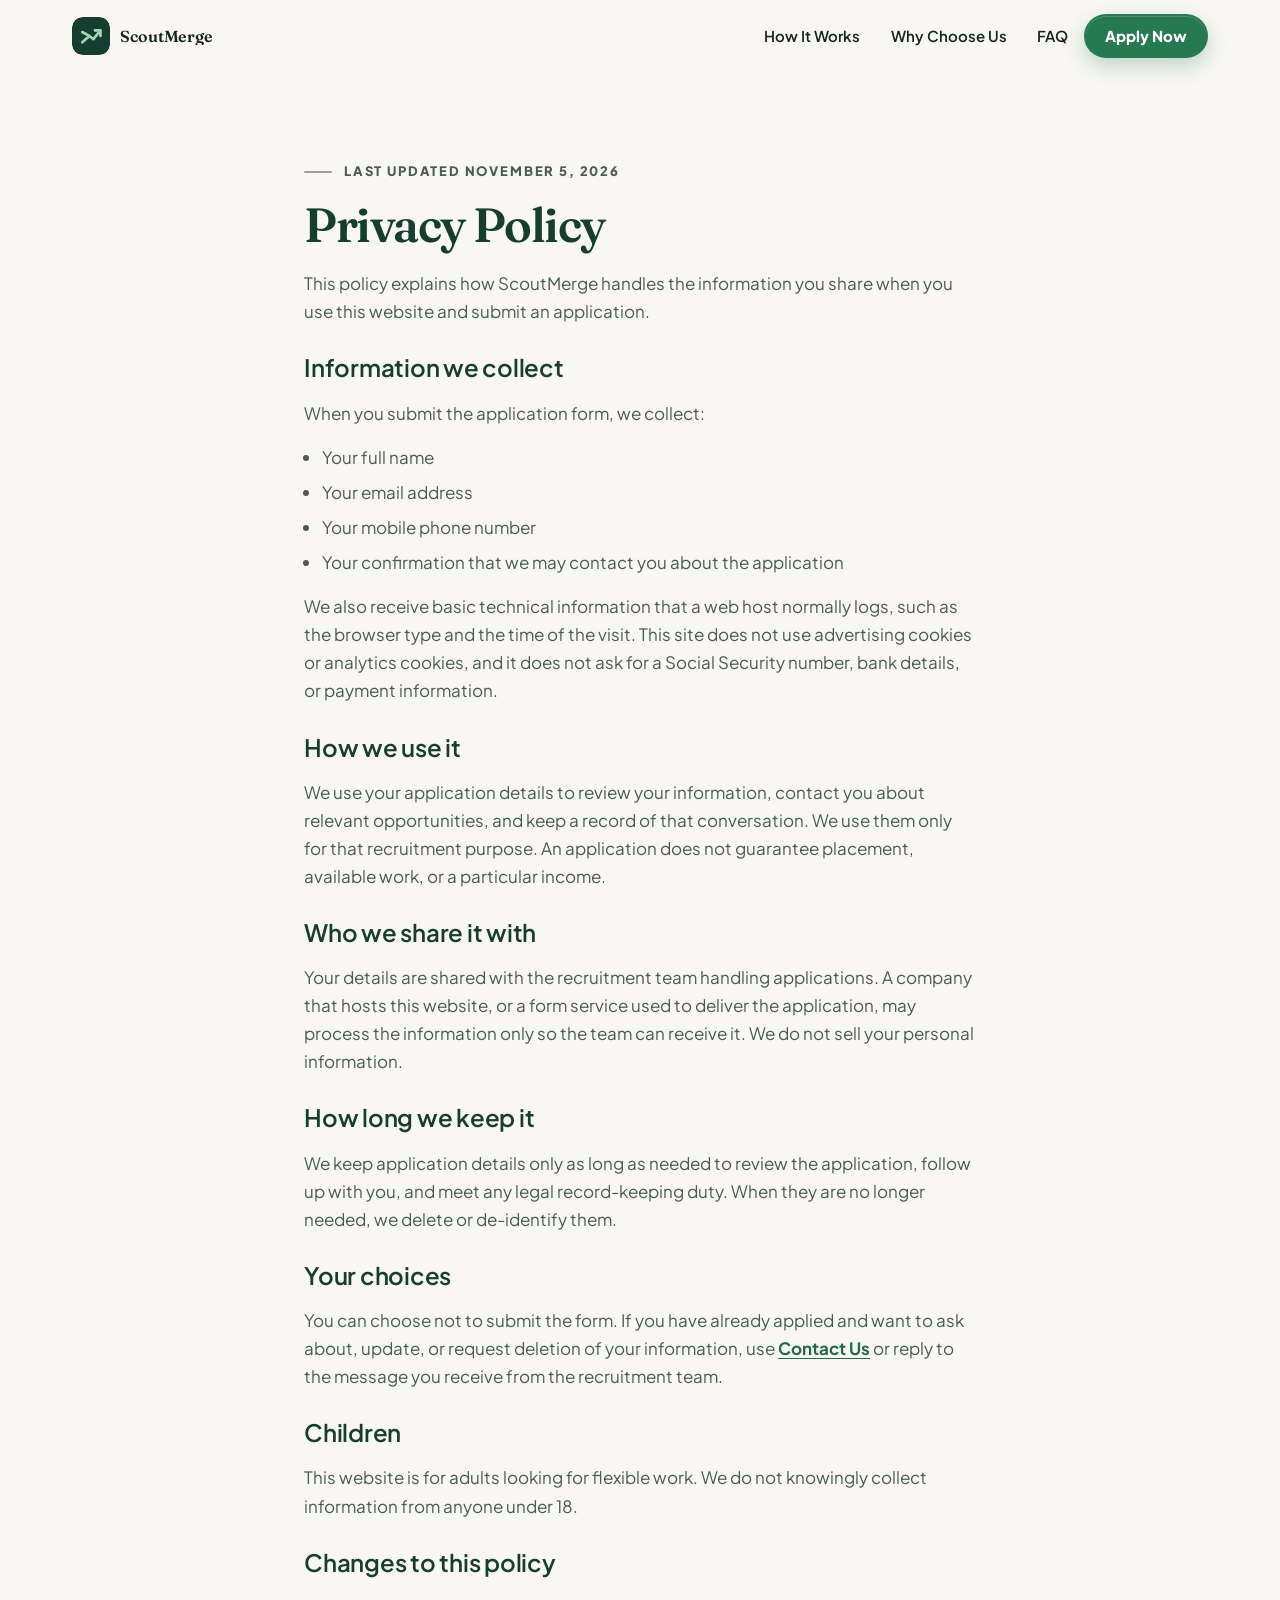
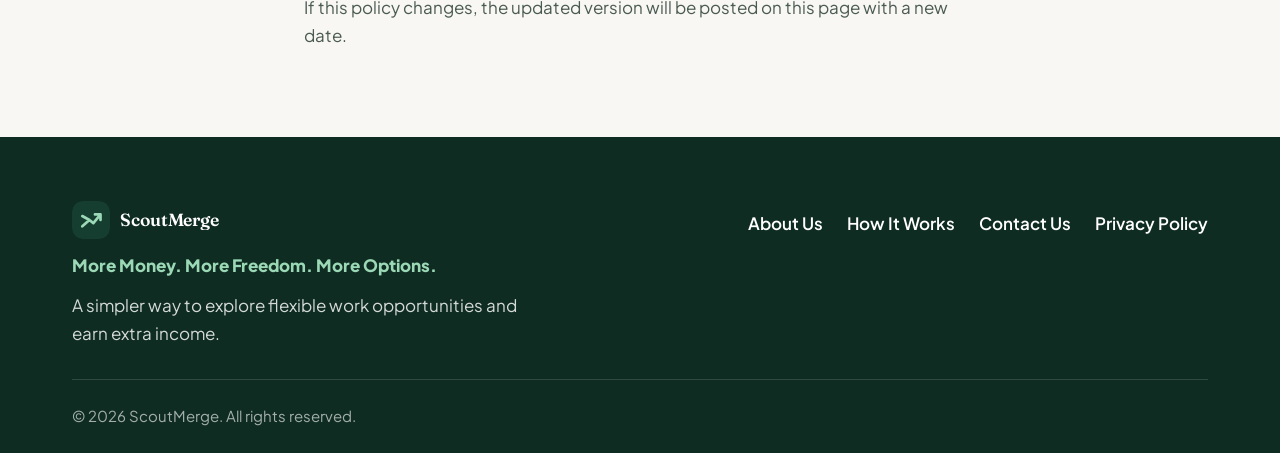
==== privacy-policy/index.html @ 744290c1 "Add ScoutMerge landing site and original ZIP" ====
<!DOCTYPE html>
<html lang="en-US">
<head>
  <meta charset="utf-8">
  <meta name="viewport" content="width=device-width, initial-scale=1">
  <title>Privacy Policy | ScoutMerge</title>
  <meta name="description" content="How ScoutMerge collects, uses, and shares the information you provide when you apply.">
  <meta name="theme-color" content="#153D30">
  <link rel="icon" href="../assets/images/logo-mark.svg" type="image/svg+xml">
  <link rel="preconnect" href="https://fonts.googleapis.com">
  <link rel="preconnect" href="https://fonts.gstatic.com" crossorigin>
  <link rel="stylesheet" href="https://fonts.googleapis.com/css2?family=Fraunces:ital,opsz,wght@0,9..144,500;0,9..144,600;1,9..144,500;1,9..144,600&amp;family=Plus+Jakarta+Sans:wght@400;500;600;700;800&amp;display=swap">
  <link rel="stylesheet" href="../m-style.css">
  <script>document.documentElement.className += ' js';</script>
</head>
<body>
  <a class="skip-link" href="#main">Skip to main content</a>

  <svg class="sprite" xmlns="http://www.w3.org/2000/svg" aria-hidden="true" focusable="false">
    <symbol id="i-arrow-up" viewBox="0 0 24 24"><path d="M12 19V5M6 11l6-6 6 6"/></symbol>
    <symbol id="i-menu" viewBox="0 0 24 24"><path d="M4 7h16M4 12h16M4 17h16"/></symbol>
    <symbol id="i-close" viewBox="0 0 24 24"><path d="M6 6l12 12M18 6 6 18"/></symbol>
  </svg>

  <header class="site-header" id="top">
    <div class="container header__inner">
      <a class="brand" href="../" aria-label="ScoutMerge, back to the home page">
        <img class="brand__mark" src="../assets/images/logo-mark.svg" width="38" height="38" alt="">
        <span class="brand__name">ScoutMerge</span>
      </a>

      <nav class="nav" id="site-nav" aria-label="Primary">
        <ul class="nav__list">
          <li><a href="../#how-it-works">How It Works</a></li>
          <li><a href="../#why-choose-us">Why Choose Us</a></li>
          <li><a href="../#faq">FAQ</a></li>
        </ul>
      </nav>

      <a class="btn btn--primary btn--sm header__apply" href="../#apply">Apply Now</a>

      <button class="menu-toggle" type="button" aria-expanded="false" aria-controls="site-nav" aria-label="Open menu">
        <svg class="icon icon--open" aria-hidden="true"><use href="#i-menu"/></svg>
        <svg class="icon icon--close" aria-hidden="true"><use href="#i-close"/></svg>
      </button>
    </div>
  </header>

  <main class="container doc" id="main">
    <p class="eyebrow">Last updated November 5, 2026</p>
    <h1>Privacy Policy</h1>
    <p>This policy explains how ScoutMerge handles the information you share when you use this website and submit an application.</p>

    <h2>Information we collect</h2>
    <p>When you submit the application form, we collect:</p>
    <ul>
      <li>Your full name</li>
      <li>Your email address</li>
      <li>Your mobile phone number</li>
      <li>Your confirmation that we may contact you about the application</li>
    </ul>
    <p>We also receive basic technical information that a web host normally logs, such as the browser type and the time of the visit. This site does not use advertising cookies or analytics cookies, and it does not ask for a Social Security number, bank details, or payment information.</p>

    <h2>How we use it</h2>
    <p>We use your application details to review your information, contact you about relevant opportunities, and keep a record of that conversation. We use them only for that recruitment purpose. An application does not guarantee placement, available work, or a particular income.</p>

    <h2>Who we share it with</h2>
    <p>Your details are shared with the recruitment team handling applications. A company that hosts this website, or a form service used to deliver the application, may process the information only so the team can receive it. We do not sell your personal information.</p>

    <h2>How long we keep it</h2>
    <p>We keep application details only as long as needed to review the application, follow up with you, and meet any legal record-keeping duty. When they are no longer needed, we delete or de-identify them.</p>

    <h2>Your choices</h2>
    <p>You can choose not to submit the form. If you have already applied and want to ask about, update, or request deletion of your information, use <a href="../#apply">Contact Us</a> or reply to the message you receive from the recruitment team.</p>

    <h2>Children</h2>
    <p>This website is for adults looking for flexible work. We do not knowingly collect information from anyone under 18.</p>

    <h2>Changes to this policy</h2>
    <p>If this policy changes, the updated version will be posted on this page with a new date.</p>
  </main>

  <footer class="site-footer">
    <div class="container">
      <div class="footer__top">
        <div class="footer__brand">
          <a class="brand brand--footer" href="../" aria-label="ScoutMerge, back to the home page">
            <img class="brand__mark" src="../assets/images/logo-mark.svg" width="38" height="38" alt="">
            <span class="brand__name">ScoutMerge</span>
          </a>
          <p class="footer__tagline">More Money. More Freedom. More Options.</p>
          <p class="footer__desc">A simpler way to explore flexible work opportunities and earn extra income.</p>
        </div>

        <nav class="footer__nav" aria-label="Footer">
          <ul>
            <li><a href="../#why-choose-us">About Us</a></li>
            <li><a href="../#how-it-works">How It Works</a></li>
            <li><a href="../#apply">Contact Us</a></li>
            <li><a href="../privacy-policy/">Privacy Policy</a></li>
          </ul>
        </nav>
      </div>

      <p class="footer__copy">&copy; 2026 ScoutMerge. All rights reserved.</p>
    </div>
  </footer>

  <button class="to-top" type="button" aria-label="Back to top" hidden>
    <svg class="icon" aria-hidden="true"><use href="#i-arrow-up"/></svg>
  </button>

  <script src="../m-script.js" defer></script>
</body>
</html>
---- m-style.css ----
/* ==========================================================================
   Landing page styles
   --------------------------------------------------------------------------
   1.  Design tokens (CSS variables)
   2.  Reset and base
   3.  Layout helpers and typography
   4.  Buttons
   5.  Header and navigation
   6.  Hero
   7.  Lifestyle
   8.  Earnings and calculator
   9.  Why choose us
   10. Payment and transparency
   11. How it works
   12. Success stories
   13. FAQ
   14. Application form
   15. Footer, back to top, privacy page
   16. Reveal animation and reduced motion
   ========================================================================== */

/* ---------- 1. Design tokens ---------- */
:root {
  /* Brand colors */
  --c-forest: #153D30;
  --c-forest-deep: #0F2C22;
  --c-navy: #14253B;
  --c-offwhite: #F8F7F3;
  --c-sage: #E7F0E9;
  --c-sage-deep: #CFE0D3;
  --c-accent: #2F8B60;
  --c-accent-strong: #257A52;   /* AA contrast with white text */
  --c-accent-ink: #1F6B47;      /* accent for small text on light backgrounds */
  --c-mint: #9AD8B6;            /* accent for use on dark backgrounds */
  --c-white: #FFFFFF;
  --c-text: #18251F;
  --c-text-soft: #4B5B53;
  --c-line: rgba(21, 61, 48, 0.12);
  --c-amber-bg: #FFF5DB;
  --c-amber-ink: #6B4E00;
  --c-error: #B3261E;

  /* Typography */
  --font-sans: "Plus Jakarta Sans", "Manrope", system-ui, -apple-system, "Segoe UI", Roboto, Helvetica, Arial, sans-serif;
  /* Headings use a warm serif (Fraunces); body, buttons and labels stay in Plus Jakarta Sans */
  --font-display: "Fraunces", "Iowan Old Style", "Palatino Linotype", Georgia, serif;
  --fs-xs: 0.8125rem;
  --fs-sm: 0.9375rem;
  --fs-base: 1.0625rem;
  --fs-lg: 1.1875rem;
  --fs-h3: clamp(1.25rem, 1rem + 0.9vw, 1.6rem);
  --fs-h2: clamp(1.75rem, 1.15rem + 2vw, 2.65rem);
  --fs-h1: clamp(2.05rem, 1.2rem + 3.3vw, 3.5rem);

  /* Spacing */
  --sp-1: 0.25rem;
  --sp-2: 0.5rem;
  --sp-3: 0.75rem;
  --sp-4: 1rem;
  --sp-5: 1.5rem;
  --sp-6: 2rem;
  --sp-7: 3rem;
  --sp-8: 4rem;
  --section-pad: clamp(4rem, 8.5vw, 7.5rem);

  /* Radii */
  --r-sm: 10px;
  --r-md: 16px;
  --r-lg: 24px;
  --r-xl: 32px;
  --r-pill: 999px;

  /* Shadows */
  --shadow-sm: 0 1px 2px rgba(21, 61, 48, 0.06), 0 2px 8px rgba(21, 61, 48, 0.05);
  --shadow-md: 0 8px 24px rgba(21, 61, 48, 0.09), 0 2px 6px rgba(21, 61, 48, 0.05);
  --shadow-lg: 0 24px 60px rgba(20, 37, 59, 0.18), 0 6px 16px rgba(20, 37, 59, 0.08);

  --header-h: 72px;
  --container: 1200px;
  --ease: cubic-bezier(0.22, 0.61, 0.36, 1);
}

/* ---------- 2. Reset and base ---------- */
*, *::before, *::after { box-sizing: border-box; }

html {
  -webkit-text-size-adjust: 100%;
  scroll-behavior: smooth;
  scroll-padding-top: var(--header-h);
}

body {
  margin: 0;
  font-family: var(--font-sans);
  font-size: var(--fs-base);
  line-height: 1.6;
  color: var(--c-text);
  background: var(--c-offwhite);
  overflow-x: clip;
  -webkit-font-smoothing: antialiased;
  text-rendering: optimizeLegibility;
}

img, svg { display: block; max-width: 100%; }
img { height: auto; }
h1, h2, h3, h4, p, ul, ol, dl, dd, figure { margin: 0; }
ul, ol { padding: 0; list-style: none; }
a { color: inherit; }
button, input { font: inherit; color: inherit; }
button { cursor: pointer; }

:focus-visible {
  outline: 3px solid var(--c-accent);
  outline-offset: 3px;
  border-radius: 4px;
}

.sprite { position: absolute; width: 0; height: 0; overflow: hidden; }

.icon {
  width: 1.25em;
  height: 1.25em;
  flex: none;
  fill: none;
  stroke: currentColor;
  stroke-width: 2;
  stroke-linecap: round;
  stroke-linejoin: round;
}

.skip-link {
  position: absolute;
  left: var(--sp-4);
  top: -100px;
  z-index: 300;
  padding: var(--sp-3) var(--sp-4);
  background: var(--c-forest);
  color: var(--c-white);
  border-radius: var(--r-sm);
  font-weight: 700;
  text-decoration: none;
}
.skip-link:focus { top: var(--sp-3); }

/* ---------- 3. Layout helpers and typography ---------- */
.container {
  width: 100%;
  max-width: var(--container);
  margin-inline: auto;
  padding-inline: clamp(1.25rem, 4vw, 2rem);
}

.section { padding-block: var(--section-pad); position: relative; }
.section--offwhite { background: var(--c-offwhite); }
.section--white { background: var(--c-white); }
.section--sage { background: var(--c-sage); }
.section--forest { background: var(--c-forest); color: var(--c-white); }
.section--navy { background: var(--c-navy); color: var(--c-white); }

.h2 {
  font-size: var(--fs-h2);
  line-height: 1.14;
  letter-spacing: -0.015em;
  font-weight: 600;
  text-wrap: balance;
}
.h3 {
  font-size: var(--fs-h3);
  line-height: 1.22;
  letter-spacing: -0.01em;
  font-weight: 600;
  text-wrap: balance;
}

.eyebrow {
  display: flex;
  align-items: center;
  gap: 0.75rem;
  font-size: var(--fs-xs);
  font-weight: 800;
  letter-spacing: 0.14em;
  text-transform: uppercase;
  color: var(--c-accent-ink);
  margin-bottom: var(--sp-4);
}
/* Small ornamental rule before every eyebrow */
.eyebrow::before {
  content: "";
  flex: none;
  width: 1.75rem;
  height: 2px;
  border-radius: 2px;
  background: currentColor;
  opacity: 0.55;
}
.section-head--center .eyebrow { justify-content: center; }
.section-head--center .eyebrow::after {
  content: "";
  flex: none;
  width: 1.75rem;
  height: 2px;
  border-radius: 2px;
  background: currentColor;
  opacity: 0.55;
}
.section--forest .eyebrow,
.section--navy .eyebrow,
.section-head--light .eyebrow { color: var(--c-mint); }
/* Keep eyebrows green inside section heads (their paragraph color rule is more specific) */
.section-head .eyebrow { color: var(--c-accent-ink); }
.section-head--light .eyebrow { color: var(--c-mint); }

.section-head { max-width: 52rem; margin-bottom: clamp(2rem, 4vw, 3.25rem); }
.section-head > * + * { margin-top: var(--sp-4); }
.section-head > .eyebrow { margin-bottom: var(--sp-4); }
.section-head > .eyebrow + .h2 { margin-top: 0; }
.section-head p { color: var(--c-text-soft); }
.section-head__lead { font-size: var(--fs-lg); font-weight: 600; color: var(--c-text) !important; }
.section-head--light p { color: rgba(255, 255, 255, 0.82); }
.section-head--light .section-head__lead { color: var(--c-white) !important; }
.section-head--center { text-align: center; margin-inline: auto; }

.split-head {
  display: grid;
  grid-template-columns: minmax(0, 1fr) minmax(0, 1fr);
  gap: clamp(1.5rem, 5vw, 4.5rem);
  align-items: end;
  margin-bottom: clamp(2.5rem, 5vw, 4rem);
}
.split-head__text { display: grid; gap: var(--sp-3); color: var(--c-text-soft); }
.split-head--light .split-head__text { color: rgba(255, 255, 255, 0.82); }
.why .split-head { grid-template-columns: minmax(0, 1.55fr) minmax(0, 0.7fr); }
.split-head__text .lead-strong { font-size: var(--fs-lg); font-weight: 700; color: var(--c-text); }
.split-head__text strong { color: var(--c-accent-ink); }

.disclaimer {
  font-size: var(--fs-xs);
  line-height: 1.55;
  font-style: italic;
  color: var(--c-text-soft);
}
.disclaimer--center { text-align: center; max-width: 46rem; margin: var(--sp-5) auto clamp(2.5rem, 5vw, 4rem); }

/* Centered closing message used at the end of most sections */
.closing {
  display: grid;
  justify-items: center;
  gap: var(--sp-4);
  text-align: center;
  margin-top: clamp(2.5rem, 5vw, 4.5rem);
}
.closing p { color: var(--c-text-soft); max-width: 36rem; }
#payment .closing p { max-width: 40rem; }
.closing__title { max-width: 34rem; }

.placeholder-text { color: var(--c-amber-ink); background: var(--c-amber-bg); padding: var(--sp-3) var(--sp-4); border-radius: var(--r-sm); }

/* ---------- 4. Buttons ---------- */
.btn {
  display: inline-flex;
  align-items: center;
  justify-content: center;
  gap: var(--sp-3);
  min-height: 48px;
  padding: 0.8rem 1.6rem;
  border: 2px solid transparent;
  border-radius: var(--r-pill);
  font-weight: 800;
  font-size: var(--fs-base);
  line-height: 1.2;
  text-align: center;
  text-decoration: none;
  letter-spacing: -0.005em;
  transition: transform 0.2s var(--ease), box-shadow 0.2s var(--ease), background-color 0.2s, color 0.2s;
}
.btn .icon { transition: transform 0.2s var(--ease); }
.btn:hover .icon { transform: translateX(3px); }

.btn--primary {
  background: var(--c-accent-strong);
  color: var(--c-white);
  box-shadow: 0 6px 18px rgba(37, 122, 82, 0.32);
}
.btn--primary:hover { background: #1E6843; transform: translateY(-2px); box-shadow: 0 10px 24px rgba(37, 122, 82, 0.38); }
.btn--primary:active { transform: translateY(0); }

.btn--light { background: var(--c-white); color: var(--c-forest); }
.btn--light:hover { background: var(--c-sage); transform: translateY(-2px); }

.btn--lg { min-height: 58px; padding: 1rem 2rem; font-size: 1.0625rem; }
.btn--sm { min-height: 44px; padding: 0.55rem 1.2rem; font-size: var(--fs-sm); }
.btn--block { width: 100%; }

/* ---------- 5. Header and navigation ---------- */
.site-header {
  position: sticky;
  top: 0;
  z-index: 100;
  background: rgba(248, 247, 243, 0.9);
  -webkit-backdrop-filter: saturate(1.4) blur(12px);
  backdrop-filter: saturate(1.4) blur(12px);
  border-bottom: 1px solid transparent;
  transition: border-color 0.25s, box-shadow 0.25s;
}
.site-header.is-scrolled { border-bottom-color: var(--c-line); box-shadow: var(--shadow-sm); }

.header__inner {
  display: flex;
  align-items: center;
  gap: var(--sp-4);
  min-height: var(--header-h);
}

.brand {
  display: inline-flex;
  align-items: center;
  gap: 0.65rem;
  min-width: 0;
  text-decoration: none;
  font-weight: 800;
  letter-spacing: -0.02em;
  margin-right: auto;
}
.brand__mark { border-radius: 11px; flex: none; }
.brand__name { font-size: 0.95rem; line-height: 1.15; white-space: nowrap; overflow: hidden; text-overflow: ellipsis; }

.nav__list { display: flex; align-items: center; gap: clamp(1rem, 2.4vw, 2rem); }
.nav__list a {
  position: relative;
  display: inline-block;
  padding-block: var(--sp-2);
  font-weight: 600;
  font-size: var(--fs-sm);
  text-decoration: none;
  color: var(--c-text);
}
.nav__list a::after {
  content: "";
  position: absolute;
  left: 0; right: 0; bottom: 2px;
  height: 2px;
  background: var(--c-accent);
  transform: scaleX(0);
  transform-origin: left;
  transition: transform 0.25s var(--ease);
}
.nav__list a:hover::after { transform: scaleX(1); }

.menu-toggle {
  display: none;
  align-items: center;
  justify-content: center;
  width: 46px;
  height: 46px;
  padding: 0;
  background: transparent;
  border: 1.5px solid var(--c-line);
  border-radius: var(--r-pill);
  font-size: 1.1rem;
}
.menu-toggle .icon--close { display: none; }
.menu-toggle[aria-expanded="true"] .icon--open { display: none; }
.menu-toggle[aria-expanded="true"] .icon--close { display: block; }

/* ---------- 6. Hero ---------- */
.hero {
  position: relative;
  overflow: hidden;
  background: var(--c-offwhite);
  padding-block: clamp(2rem, 4.5vw, 4.5rem) clamp(5rem, 9vw, 8rem);
}

.hero__grid {
  display: grid;
  grid-template-columns: minmax(0, 1.08fr) minmax(0, 0.92fr);
  gap: clamp(2rem, 5vw, 5rem);
  align-items: center;
}

.hero__copy { display: grid; gap: var(--sp-5); justify-items: start; }

.hero__tags {
  display: flex;
  flex-wrap: wrap;
  gap: 0.35rem 0;
  font-size: var(--fs-xs);
  font-weight: 800;
  letter-spacing: 0.12em;
  text-transform: uppercase;
  color: var(--c-accent-ink);
}
.hero__tags span + span::before {
  content: "|";
  margin-inline: 0.7em;
  color: var(--c-sage-deep);
  font-weight: 400;
}

.hero__title {
  font-size: var(--fs-h1);
  line-height: 1.08;
  letter-spacing: -0.02em;
  font-weight: 600;
  color: var(--c-forest);
  text-wrap: balance;
}
.hero__title em { font-style: italic; font-weight: 500; color: var(--c-accent-strong); }

.hero__goal {
  font-size: clamp(1.1rem, 0.95rem + 0.9vw, 1.55rem);
  line-height: 1.3;
  letter-spacing: -0.005em;
  font-weight: 500;
  max-width: 32rem;
  color: var(--c-text);
}
.hl {
  font-style: italic;
  font-weight: 600;
  color: var(--c-accent-ink);
  background: linear-gradient(transparent 68%, rgba(47, 139, 96, 0.2) 0);
  padding-inline: 0.1em;
  -webkit-box-decoration-break: clone;
  box-decoration-break: clone;
}

.hero__lede { display: grid; gap: var(--sp-3); max-width: 34rem; color: var(--c-text-soft); }
.hero__lede .hero__strong { font-weight: 700; color: var(--c-text); font-size: var(--fs-lg); line-height: 1.4; margin-top: var(--sp-2); }
.hero__lede .hero__tagline { font-weight: 800; color: var(--c-forest); letter-spacing: -0.01em; margin-top: var(--sp-2); }

.hero__benefits {
  display: flex;
  flex-wrap: wrap;
  gap: var(--sp-3) var(--sp-5);
  padding-top: var(--sp-5);
  border-top: 1px solid var(--c-line);
  width: 100%;
  max-width: 40rem;
  font-weight: 700;
  font-size: var(--fs-sm);
}
.hero__benefits li { display: inline-flex; align-items: center; gap: 0.55rem; }
.hero__benefits .icon {
  width: 1.65rem; height: 1.65rem; padding: 0.3rem;
  background: var(--c-sage);
  color: var(--c-accent-ink);
  border-radius: 50%;
  stroke-width: 3;
}

.hero__disclaimer { max-width: 40rem; }

.hero__media { position: relative; margin-bottom: 2.75rem; }
.hero__media::before {
  content: "";
  position: absolute;
  inset: 7% -5% -6% 9%;
  background: var(--c-sage);
  border-radius: var(--r-xl);
}
.hero__photo {
  position: relative;
  width: 100%;
  aspect-ratio: 5 / 6;
  object-fit: cover;
  object-position: 36% 50%;
  border-radius: var(--r-xl);
  box-shadow: var(--shadow-lg);
}
.hero__float {
  position: absolute;
  left: clamp(-1.5rem, -2vw, -0.5rem);
  bottom: clamp(1.25rem, 4vw, 2.5rem);
  display: grid;
  gap: 0.15rem;
  padding: 0.9rem 1.25rem;
  background: var(--c-white);
  border-radius: var(--r-md);
  box-shadow: var(--shadow-md);
  font-size: var(--fs-sm);
}
.hero__float-label { font-size: 0.7rem; font-weight: 800; letter-spacing: 0.12em; text-transform: uppercase; color: var(--c-accent-ink); }
.hero__float-main strong { font-size: 1.25rem; letter-spacing: -0.02em; color: var(--c-forest); }

/* ---------- 7. Lifestyle ---------- */
.life__subhead { margin-bottom: var(--sp-5); color: var(--c-forest); }

.life-grid {
  display: grid;
  grid-template-columns: repeat(4, minmax(0, 1fr));
  gap: var(--sp-5);
  align-items: start;
  padding-bottom: 2.5rem;
}
.life-card {
  position: relative;
  display: flex;
  align-items: flex-end;
  aspect-ratio: 3 / 4.5;
  overflow: hidden;
  isolation: isolate;
  border-radius: var(--r-lg);
  color: var(--c-white);
  box-shadow: var(--shadow-md);
  transition: transform 0.35s var(--ease), box-shadow 0.35s var(--ease);
}
.life-card:nth-child(even) { transform: translateY(2.5rem); }
.life-card img {
  position: absolute; inset: 0; z-index: -2;
  width: 100%; height: 100%;
  object-fit: cover;
  transition: transform 0.7s var(--ease);
}
.life-card:nth-child(1) img { object-position: 22% 50%; }
.life-card:nth-child(2) img { object-position: 45% 50%; }
.life-card:nth-child(3) img { object-position: 38% 50%; }
.life-card:nth-child(4) img { object-position: 48% 50%; }
.life-card::after {
  content: "";
  position: absolute; inset: 0; z-index: -1;
  background: linear-gradient(to top, rgba(15, 44, 34, 0.94) 0%, rgba(15, 44, 34, 0.78) 38%, rgba(15, 44, 34, 0) 72%);
}
.life-card:hover img { transform: scale(1.06); }
.life-card:hover { box-shadow: var(--shadow-lg); }
.life-card__body { padding: var(--sp-5); display: grid; gap: var(--sp-2); }
.life-card__num {
  justify-self: start;
  padding: 0.15rem 0.7rem;
  background: rgba(255, 255, 255, 0.18);
  border: 1px solid rgba(255, 255, 255, 0.35);
  border-radius: var(--r-pill);
  font-size: var(--fs-xs); font-weight: 800; letter-spacing: 0.08em;
  -webkit-backdrop-filter: blur(6px);
  backdrop-filter: blur(6px);
}
.life-card h3 { font-size: 1.3rem; line-height: 1.2; letter-spacing: -0.02em; font-weight: 800; }
.life-card p { font-size: var(--fs-sm); line-height: 1.5; color: rgba(255, 255, 255, 0.88); }

/* ---------- 8. Earnings and calculator ---------- */
.tiers__title { text-align: center; margin-bottom: var(--sp-6); color: var(--c-forest); }

.tiers {
  display: grid;
  grid-template-columns: repeat(3, minmax(0, 1fr));
  gap: var(--sp-5);
  align-items: stretch;
}
.tier {
  position: relative;
  display: flex;
  flex-direction: column;
  gap: var(--sp-3);
  padding: clamp(1.5rem, 3vw, 2.25rem);
  background: var(--c-offwhite);
  border: 1px solid var(--c-line);
  border-radius: var(--r-lg);
  transition: transform 0.3s var(--ease), box-shadow 0.3s var(--ease);
}
.tier:hover { transform: translateY(-4px); box-shadow: var(--shadow-md); }
.tier__label { font-size: var(--fs-xs); font-weight: 800; letter-spacing: 0.14em; text-transform: uppercase; color: var(--c-accent-ink); }
.tier__amount {
  font-size: clamp(1.4rem, 0.5rem + 1.7vw, 2rem);
  line-height: 1.15;
  letter-spacing: -0.03em;
  font-weight: 800;
  color: var(--c-forest);
}
.tier__amount span { font-size: 0.55em; font-weight: 600; letter-spacing: 0; color: var(--c-text-soft); margin-inline: 0.1em; }
.tier__amount small { display: block; font-size: 0.5em; font-weight: 700; letter-spacing: 0; color: var(--c-text-soft); margin-top: 0.15em; }
.tier__text { color: var(--c-text-soft); }

.tier--featured {
  background: var(--c-forest);
  border-color: var(--c-forest);
  color: var(--c-white);
  transform: translateY(-14px);
  box-shadow: var(--shadow-lg);
}
.tier--featured:hover { transform: translateY(-18px); }
.tier--featured .tier__label { color: var(--c-mint); }
.tier--featured .tier__amount { color: var(--c-white); }
.tier--featured .tier__amount span, .tier--featured .tier__amount small { color: rgba(255, 255, 255, 0.72); }
.tier--featured .tier__text { color: rgba(255, 255, 255, 0.86); }
.tier__badge {
  align-self: flex-start;
  padding: 0.25rem 0.8rem;
  background: var(--c-mint);
  color: var(--c-forest);
  border-radius: var(--r-pill);
  font-size: 0.72rem; font-weight: 800; letter-spacing: 0.08em; text-transform: uppercase;
}

/* Calculator */
.calc {
  background: var(--c-sage);
  border-radius: var(--r-xl);
  padding: clamp(1.5rem, 4vw, 3.25rem);
  border: 1px solid var(--c-sage-deep);
}
.calc__head { display: grid; gap: var(--sp-3); max-width: 44rem; margin-bottom: clamp(1.5rem, 3vw, 2.5rem); color: var(--c-text-soft); }
.calc__head .h3 { color: var(--c-forest); }
.calc__head .eyebrow { margin-bottom: 0; }

.calc__body {
  display: grid;
  grid-template-columns: minmax(0, 1.15fr) minmax(0, 0.85fr);
  gap: var(--sp-5);
}
.calc__controls {
  display: grid;
  gap: var(--sp-6);
  padding: clamp(1.25rem, 3vw, 2.25rem);
  background: var(--c-white);
  border-radius: var(--r-lg);
  box-shadow: var(--shadow-sm);
  align-content: center;
}

.range-field__head { display: flex; align-items: baseline; justify-content: space-between; gap: var(--sp-4); margin-bottom: var(--sp-2); }
.range-field__head label { font-weight: 700; }
.range-field__head output {
  font-size: 1.5rem; font-weight: 800; letter-spacing: -0.02em; color: var(--c-accent-ink);
  font-variant-numeric: tabular-nums;
  white-space: nowrap;
}
.range-field__scale { display: flex; justify-content: space-between; font-size: var(--fs-xs); font-weight: 700; color: var(--c-text-soft); }

.range {
  --fill: 50%;
  -webkit-appearance: none;
  appearance: none;
  display: block;
  width: 100%;
  height: 44px;
  margin: 0;
  background: transparent;
  cursor: pointer;
  touch-action: pan-y;
}
.range::-webkit-slider-runnable-track {
  height: 10px;
  border-radius: var(--r-pill);
  background: linear-gradient(to right, var(--c-accent) var(--fill), var(--c-sage-deep) var(--fill));
}
.range::-moz-range-track {
  height: 10px;
  border-radius: var(--r-pill);
  background: linear-gradient(to right, var(--c-accent) var(--fill), var(--c-sage-deep) var(--fill));
}
.range::-webkit-slider-thumb {
  -webkit-appearance: none;
  appearance: none;
  width: 32px; height: 32px;
  margin-top: -11px;
  background: var(--c-white);
  border: 5px solid var(--c-accent-strong);
  border-radius: 50%;
  box-shadow: 0 2px 8px rgba(21, 61, 48, 0.3);
  transition: transform 0.15s var(--ease);
}
.range::-moz-range-thumb {
  width: 22px; height: 22px;
  background: var(--c-white);
  border: 5px solid var(--c-accent-strong);
  border-radius: 50%;
  box-shadow: 0 2px 8px rgba(21, 61, 48, 0.3);
}
.range:hover::-webkit-slider-thumb, .range:active::-webkit-slider-thumb { transform: scale(1.1); }
.range:focus-visible { outline: none; }
.range:focus-visible::-webkit-slider-thumb { outline: 3px solid var(--c-forest); outline-offset: 3px; }
.range:focus-visible::-moz-range-thumb { outline: 3px solid var(--c-forest); outline-offset: 3px; }

.calc__results { display: grid; gap: var(--sp-4); }
.result {
  display: flex; flex-direction: column; justify-content: center; gap: var(--sp-1);
  padding: clamp(1.25rem, 3vw, 1.75rem);
  background: var(--c-white);
  border-radius: var(--r-lg);
  box-shadow: var(--shadow-sm);
}
.result__label { font-size: var(--fs-xs); font-weight: 800; letter-spacing: 0.1em; text-transform: uppercase; color: var(--c-text-soft); }
.result__value {
  font-size: clamp(2rem, 1.4rem + 2.2vw, 3rem);
  font-weight: 800; line-height: 1.05; letter-spacing: -0.035em;
  font-variant-numeric: tabular-nums;
  color: var(--c-forest);
}
.result--main { background: var(--c-forest); }
.result--main .result__label { color: var(--c-mint); }
.result--main .result__value { color: var(--c-white); font-size: clamp(2.5rem, 1.5rem + 3.4vw, 4rem); }
.result__value.is-bump { animation: bump 0.3s var(--ease); }
@keyframes bump { 50% { transform: scale(1.04); } }

.calc__foot {
  margin-top: var(--sp-5);
  padding-top: var(--sp-5);
  border-top: 1px solid var(--c-sage-deep);
}

/* ---------- 9. Why choose us ---------- */
/* Three points, same size, one row. */
.why-points {
  display: grid;
  grid-template-columns: repeat(3, minmax(0, 1fr));
  gap: clamp(2rem, 4vw, 3.25rem) clamp(1.5rem, 4vw, 3.5rem);
}
.why-points__item {
  display: grid;
  align-content: start;
  gap: var(--sp-3);
  min-width: 0;
  padding: clamp(1.25rem, 2vw, 1.65rem);
  background: rgba(255, 255, 255, 0.06);
  border: 1px solid rgba(154, 216, 182, 0.28);
  border-radius: var(--r-lg);
}
.why-points__num {
  font-family: var(--font-display);
  font-size: clamp(1.45rem, 1.1rem + 0.8vw, 1.85rem);
  font-style: italic;
  font-weight: 500;
  line-height: 1;
  letter-spacing: -0.03em;
  color: var(--c-mint);
}
.why-points__copy { display: grid; gap: var(--sp-3); }
.why-points__item h3 {
  font-family: var(--font-display);
  font-size: clamp(1.2rem, 1rem + 0.55vw, 1.4rem);
  font-weight: 600;
  line-height: 1.25;
  letter-spacing: -0.01em;
  color: var(--c-white);
}
.why-points__item p { font-size: var(--fs-sm); color: rgba(255, 255, 255, 0.78); }
.why-points__strong { font-weight: 700; color: var(--c-mint) !important; }

.banner {
  position: relative;
  display: flex;
  align-items: center;
  min-height: clamp(320px, 38vw, 440px);
  margin-top: clamp(2.5rem, 5vw, 4.5rem);
  border-radius: var(--r-xl);
  overflow: hidden;
  isolation: isolate;
}
.banner img {
  position: absolute; inset: 0; z-index: -2;
  width: 100%; height: 100%;
  object-fit: cover;
  object-position: 62% 42%;
}
.banner::after {
  content: "";
  position: absolute; inset: 0; z-index: -1;
  background: linear-gradient(95deg, rgba(15, 44, 34, 0.78) 0%, rgba(21, 61, 48, 0.34) 42%, rgba(21, 61, 48, 0.06) 74%);
}
.banner__content {
  display: grid;
  gap: var(--sp-5);
  justify-items: start;
  max-width: 34rem;
  padding: clamp(1.75rem, 5vw, 4rem);
}
.banner .h3 { font-size: clamp(1.7rem, 1.2rem + 2vw, 2.6rem); line-height: 1.12; }

/* ---------- 10. Payment and transparency ---------- */
.pay-layout {
  display: grid;
  grid-template-columns: minmax(0, 1.25fr) minmax(0, 0.75fr);
  gap: clamp(1.5rem, 3vw, 2.5rem);
  align-items: start;
}
.pay-features { display: grid; grid-template-columns: repeat(2, minmax(0, 1fr)); gap: var(--sp-4); }

.pay-card {
  display: flex; flex-direction: column; gap: var(--sp-2);
  padding: clamp(1.25rem, 2.5vw, 1.75rem);
  background: var(--c-white);
  border: 1px solid var(--c-line);
  border-radius: var(--r-lg);
  transition: transform 0.3s var(--ease), box-shadow 0.3s var(--ease);
}
.pay-card:hover { transform: translateY(-4px); box-shadow: var(--shadow-md); }
.pay-card__icon {
  display: grid; place-items: center;
  width: 2.75rem; height: 2.75rem; margin-bottom: var(--sp-2);
  background: var(--c-sage); color: var(--c-accent-ink);
  border-radius: var(--r-md);
}
.pay-card h3 { font-size: 1.2rem; line-height: 1.25; letter-spacing: -0.015em; font-weight: 800; color: var(--c-forest); }
.pay-card p { font-size: var(--fs-sm); color: var(--c-text-soft); }
.pay-card .pay-card__strong { margin-top: auto; padding-top: var(--sp-2); font-weight: 800; color: var(--c-accent-ink); }

/* Weekly pay gets stronger emphasis: full width, dark forest */
.pay-card--weekly {
  grid-column: 1 / -1;
  background: var(--c-forest);
  border-color: var(--c-forest);
  color: var(--c-white);
  box-shadow: var(--shadow-lg);
}
.pay-card--weekly:hover { transform: translateY(-4px); }
.pay-card--weekly h3 { color: var(--c-white); font-size: clamp(1.5rem, 1.2rem + 1vw, 2rem); }
.pay-card--weekly p { color: rgba(255, 255, 255, 0.86); max-width: 34rem; font-size: var(--fs-base); }
.pay-card--weekly .pay-card__strong { color: var(--c-mint); }
.pay-card--weekly .pay-card__icon { background: var(--c-mint); color: var(--c-forest); margin-bottom: 0; }
.pay-card__top { display: flex; align-items: center; justify-content: space-between; gap: var(--sp-3); flex-wrap: wrap; margin-bottom: var(--sp-2); }
.pay-card__badge {
  padding: 0.3rem 0.85rem;
  border: 1px solid rgba(154, 216, 182, 0.6);
  border-radius: var(--r-pill);
  font-size: 0.72rem; font-weight: 800; letter-spacing: 0.08em; text-transform: uppercase;
  color: var(--c-mint);
}
.pay-card__cycle { display: flex; gap: 0.5rem; margin-top: var(--sp-4); }
.pay-card__cycle span {
  display: grid; place-items: center;
  width: 2rem; height: 2rem;
  border: 2px solid rgba(154, 216, 182, 0.4);
  border-radius: 50%;
  font-size: 0.9rem;
}
.pay-card__cycle .is-last { background: var(--c-mint); border-color: var(--c-mint); color: var(--c-forest); }

/* Illustrative earnings example card */
.example { position: sticky; top: calc(var(--header-h) + var(--sp-5)); display: grid; gap: var(--sp-4); }
.example__title { font-size: 1.35rem; line-height: 1.25; letter-spacing: -0.02em; font-weight: 800; color: var(--c-forest); }
.example__card {
  position: relative;
  overflow: hidden;
  padding: clamp(1.5rem, 3vw, 2rem);
  background: var(--c-navy);
  color: var(--c-white);
  border-radius: var(--r-xl);
  box-shadow: var(--shadow-lg);
}
.example__card::before {
  content: "";
  position: absolute; right: -4rem; top: -4rem;
  width: 14rem; height: 14rem;
  border-radius: 50%;
  background: radial-gradient(circle, rgba(47, 139, 96, 0.35), transparent 70%);
}
.example__top { position: relative; display: flex; flex-wrap: wrap; align-items: center; justify-content: space-between; gap: var(--sp-2); margin-bottom: var(--sp-5); }
.example__eyebrow { font-size: var(--fs-xs); font-weight: 800; letter-spacing: 0.14em; text-transform: uppercase; color: var(--c-mint); }
.example__tag { padding: 0.2rem 0.7rem; background: rgba(255, 255, 255, 0.12); border-radius: var(--r-pill); font-size: 0.72rem; font-weight: 700; }
.example__rows { position: relative; display: grid; }
.example__rows div { display: flex; justify-content: space-between; gap: var(--sp-4); padding: 0.85rem 0; border-bottom: 1px dashed rgba(255, 255, 255, 0.22); }
.example__rows dt { color: rgba(255, 255, 255, 0.75); }
.example__rows dd { font-weight: 800; font-variant-numeric: tabular-nums; }
.example__total { position: relative; margin-top: var(--sp-5); }
.example__total-label { font-size: var(--fs-xs); font-weight: 800; letter-spacing: 0.1em; text-transform: uppercase; color: var(--c-mint); }
.example__total-value { font-size: clamp(3rem, 2rem + 3.5vw, 4.5rem); font-weight: 800; line-height: 1.05; letter-spacing: -0.04em; font-variant-numeric: tabular-nums; }
.example__note { position: relative; margin-top: var(--sp-4); font-size: var(--fs-xs); font-style: italic; line-height: 1.55; color: rgba(255, 255, 255, 0.7); }

/* Payment journey */
.journey {
  margin-top: clamp(2.5rem, 5vw, 4rem);
  padding: clamp(1.5rem, 3vw, 2.5rem);
  background: var(--c-sage);
  border-radius: var(--r-xl);
}
.journey__label { text-align: center; font-size: var(--fs-xs); font-weight: 800; letter-spacing: 0.14em; text-transform: uppercase; color: var(--c-accent-ink); margin-bottom: var(--sp-5); }
.journey__steps { display: grid; grid-template-columns: repeat(3, minmax(0, 1fr)); gap: var(--sp-4); position: relative; }
.journey__steps li { position: relative; display: grid; justify-items: center; gap: var(--sp-3); text-align: center; }
.journey__steps li:not(:last-child)::after {
  content: "";
  position: absolute; top: 1.8rem; left: calc(50% + 2.25rem); right: calc(-50% + 2.25rem);
  border-top: 3px dotted var(--c-accent);
}
.journey__node {
  display: grid; place-items: center;
  width: 3.6rem; height: 3.6rem;
  background: var(--c-white); color: var(--c-accent-ink);
  border: 3px solid var(--c-accent);
  border-radius: 50%;
  font-size: 1.2rem;
  box-shadow: var(--shadow-sm);
}
.journey__steps li:last-child .journey__node { background: var(--c-accent-strong); color: var(--c-white); }
.journey__title { font-weight: 800; font-size: 1.1rem; letter-spacing: -0.01em; color: var(--c-forest); }

/* ---------- 11. How it works ---------- */
.steps { display: grid; grid-template-columns: repeat(3, minmax(0, 1fr)); gap: var(--sp-5); counter-reset: none; }
.step {
  position: relative;
  display: flex; flex-direction: column; gap: var(--sp-3);
  padding: clamp(1.5rem, 3vw, 2.25rem);
  padding-top: clamp(3.5rem, 6vw, 4.5rem);
  background: var(--c-white);
  border-radius: var(--r-lg);
  box-shadow: var(--shadow-sm);
  overflow: hidden;
  transition: transform 0.3s var(--ease), box-shadow 0.3s var(--ease);
}
.step:hover { transform: translateY(-5px); box-shadow: var(--shadow-md); }
.step:nth-child(2) { margin-top: var(--sp-6); }
.step:nth-child(3) { margin-top: calc(var(--sp-6) * 2); }
.step__num {
  position: absolute; top: 0.4rem; right: 1.25rem;
  font-size: clamp(4.5rem, 3rem + 5vw, 7rem);
  font-weight: 800; line-height: 1; letter-spacing: -0.06em;
  color: var(--c-sage);
  user-select: none;
}
.step__kicker { position: relative; font-size: var(--fs-xs); font-weight: 800; letter-spacing: 0.14em; text-transform: uppercase; color: var(--c-accent-ink); }
.step h3 { position: relative; font-size: 1.5rem; line-height: 1.2; letter-spacing: -0.02em; font-weight: 800; color: var(--c-forest); }
.step p { position: relative; color: var(--c-text-soft); }
.step .step__strong { margin-top: auto; padding-top: var(--sp-3); font-weight: 800; color: var(--c-accent-ink); }
.step:last-child { background: var(--c-forest); }
.step:last-child h3 { color: var(--c-white); }
.step:last-child p { color: rgba(255, 255, 255, 0.84); }
.step:last-child .step__kicker, .step:last-child .step__strong { color: var(--c-mint); }
.step:last-child .step__num { color: rgba(255, 255, 255, 0.08); }

/* ---------- 12. Success stories ---------- */
.g-head { display: grid; gap: 1.75rem; margin-bottom: 2.25rem; }
.g-head .section-head { margin-bottom: 0; }
.g-score {
  display: flex; align-items: center; gap: 1.1rem;
  background: var(--c-white); border: 1px solid var(--c-line); border-radius: var(--r-lg);
  padding: 1.1rem 1.4rem; width: fit-content; box-shadow: var(--shadow-sm);
}
.g-score .big {
  font-family: var(--font-display); font-weight: 560; font-size: 3.1rem;
  letter-spacing: -0.03em; line-height: 1; color: var(--c-forest);
}
.g-score .stars, .g-stars { color: #E3A008; letter-spacing: 1.5px; line-height: 1; }
.g-score .stars { font-size: 1.05rem; }
.g-score .stars .o, .g-stars .o { color: #D5D9DD; }
.g-score small { display: block; margin-top: 0.2rem; font-size: 0.82rem; color: var(--c-text-soft); }

.filters { display: flex; flex-wrap: wrap; gap: 0.5rem; margin-bottom: 1.6rem; }
.chip {
  border: 1.5px solid var(--c-line); background: var(--c-white); border-radius: 12px;
  padding: 0.45rem 1rem; min-height: 44px; font: inherit; font-size: 0.9rem; font-weight: 700;
  color: var(--c-text-soft); cursor: pointer;
}
.chip:hover { border-color: var(--c-forest); color: var(--c-forest); }
.chip[aria-pressed="true"] { background: var(--c-forest); color: var(--c-white); border-color: var(--c-forest); }

.g-grid { column-count: 1; column-gap: 1.1rem; }
.gcard {
  break-inside: avoid; display: inline-block; width: 100%;
  background: var(--c-white); border: 1px solid var(--c-line); border-radius: var(--r-lg);
  padding: 1.25rem 1.25rem 1rem; margin: 0 0 1.1rem;
  box-shadow: var(--shadow-sm);
  transition: transform 0.3s var(--ease), box-shadow 0.3s var(--ease);
}
.gcard:hover { transform: translateY(-3px); box-shadow: var(--shadow-md); }
.gcard[hidden], .gcard.more:not(.show) { display: none; }
.g-top { display: flex; align-items: center; gap: 0.75rem; margin-bottom: 0.75rem; }
.g-av {
  width: 44px; height: 44px; border-radius: 50%; display: grid; place-items: center;
  color: #fff; font-weight: 700; font-size: 0.9rem; flex-shrink: 0;
}
.g-who { flex: 1; min-width: 0; }
.g-name { font-weight: 800; font-size: 0.98rem; line-height: 1.25; color: var(--c-text); }
.g-sub { font-size: 0.8rem; color: var(--c-text-soft); line-height: 1.35; }
.g-rate { display: flex; align-items: center; gap: 0.65rem; margin-bottom: 0.6rem; }
.g-stars { font-size: 0.95rem; }
.g-when { font-size: 0.82rem; color: var(--c-text-soft); }
.g-text { font-size: 0.98rem; line-height: 1.62; color: var(--c-text); }
.g-owner {
  margin-top: 0.9rem; background: var(--c-offwhite); border: 1px solid var(--c-line);
  border-radius: var(--r-md); padding: 0.75rem 0.9rem; font-size: 0.88rem; color: var(--c-text-soft); line-height: 1.55;
}
.g-owner b { display: block; color: var(--c-text); font-size: 0.85rem; margin-bottom: 0.15rem; }
.g-owner time { font-weight: 500; color: var(--c-text-soft); margin-left: 0.25rem; }
.g-foot { display: flex; align-items: center; gap: 0.4rem; margin-top: 0.9rem; font-size: 0.82rem; color: var(--c-text-soft); }
.g-foot svg { width: 16px; height: 16px; fill: none; stroke: currentColor; stroke-width: 1.8; stroke-linecap: round; stroke-linejoin: round; }
.more-wrap { text-align: center; margin-top: 0.4rem; }
.more-wrap .btn { background: var(--c-white); border-color: var(--c-line); box-shadow: var(--shadow-sm); }
.more-wrap .btn:hover { border-color: var(--c-forest); }
.g-note { text-align: center; max-width: 52rem; margin: 1rem auto 0; font-size: 0.85rem; color: var(--c-text-soft); }

#stories { padding-bottom: clamp(2rem, 4vw, 3.25rem); }
#faq { padding-top: clamp(2rem, 4vw, 3.25rem); }

.mid-cta {
  margin-top: 3.2rem; background: var(--c-forest); color: #fff; border-radius: var(--r-xl);
  padding: 2rem 1.6rem; display: grid; gap: 1.25rem; align-items: center; position: relative; overflow: hidden;
}
.mid-cta::after {
  content: ""; position: absolute; width: 260px; height: 260px; border-radius: 50%;
  right: -80px; top: -120px; background: var(--c-mint); opacity: 0.16;
}
.mid-cta h3 {
  position: relative; z-index: 1; color: #fff; font-family: var(--font-display); font-weight: 600;
  font-size: clamp(1.45rem, 1.1rem + 1.4vw, 2.1rem); line-height: 1.22; letter-spacing: -0.02em; max-width: 22ch;
}
.mid-cta p { position: relative; z-index: 1; margin-top: 1.15rem; color: rgba(255, 255, 255, 0.82); }
.mid-cta .btn { position: relative; z-index: 1; justify-self: start; }

.wa { margin-top: 1rem; border-radius: var(--r-md); overflow: hidden; font-family: -apple-system, BlinkMacSystemFont, "Segoe UI", Roboto, Arial, sans-serif; box-shadow: 0 6px 18px rgba(20, 37, 59, 0.12); }
.wa-body { padding: 10px 8px 8px; display: flex; flex-direction: column; gap: 2px; background-color: #EFEAE2; }
.wa-date { align-self: center; font-size: 11px; font-weight: 600; color: #667781; background: rgba(255, 255, 255, 0.78); padding: 3px 11px; border-radius: 8px; margin: 4px 0 6px; }
.wa-r, .wa-s { max-width: 86%; padding: 6px 9px 4px; font-size: 13.2px; line-height: 1.36; color: #111; box-shadow: 0 1px 0.5px rgba(0, 0, 0, 0.1); }
.wa-r { background: #fff; align-self: flex-start; border-radius: 4px 11px 11px 11px; }
.wa-s { background: #D9FDD3; align-self: flex-end; border-radius: 11px 4px 11px 11px; }
.wa-r.n, .wa-s.n { border-radius: 11px; }
.wa-m { float: right; display: inline-flex; align-items: flex-end; gap: 3px; margin: 5px 0 0 9px; }
.wa-t { font-size: 10.5px; color: #667781; line-height: 1; }
.tk { display: inline-block; width: 15px; height: 10px; max-width: none; color: #8D9599; fill: none; stroke: currentColor; stroke-width: 1.55; stroke-linecap: round; stroke-linejoin: round; vertical-align: baseline; }
.tk.b { color: #53BDEB; }
.wa.doodle .wa-body { background-image: url("data:image/svg+xml,%3Csvg width='80' height='80' viewBox='0 0 80 80' xmlns='http://www.w3.org/2000/svg'%3E%3Cg fill='%23c9c0b4' fill-opacity='0.2'%3E%3Cpath d='M20 20c4 0 7 3 7 7s-3 7-7 7-7-3-7-7 3-7 7-7zm40 0c4 0 7 3 7 7s-3 7-7 7-7-3-7-7 3-7 7-7zM8 48c2 0 4 2 4 4s-2 4-4 4-4-2-4-4 2-4 4-4zm32-8c3 0 5 2 5 5s-2 5-5 5-5-2-5-5 2-5 5-5zm28 16c2.5 0 4.5 2 4.5 4.5S70.5 65 68 65s-4.5-2-4.5-4.5S65.5 56 68 56z'/%3E%3C/g%3E%3C/svg%3E"); }
.wa.teal .wa-body { background-color: #CDEAE6; background-image: radial-gradient(rgba(21, 61, 48, 0.08) 1.2px, transparent 1.2px); background-size: 14px 14px; }
.wa.peach .wa-body { background-color: #F6DFCF; }
.wa.sand .wa-body { background-color: #EBE3CF; }
.wa.dark .wa-body { background-color: #0B141A; background-image: radial-gradient(rgba(255, 255, 255, 0.035) 1.4px, transparent 1.4px); background-size: 22px 22px; }
.wa.dark .wa-r { background: #1F2C34; color: #E9EDEF; box-shadow: none; }
.wa.dark .wa-s { background: #005C4B; color: #E9EDEF; box-shadow: none; }
.wa.dark .wa-t, .wa.dark .wa-date { color: #8696A0; }
.wa.dark .wa-date { background: #182229; }
.wa.dark .tk { color: #667781; }
.wa.dark .tk.b { color: #53BDEB; }

@media (min-width: 700px) { .g-grid { column-count: 2; } }
@media (min-width: 900px) { .g-head { grid-template-columns: 1fr auto; align-items: end; } }
@media (min-width: 1040px) { .g-grid { column-count: 3; } }
@media (min-width: 800px) {
  .mid-cta { grid-template-columns: 1fr auto; padding: 2.4rem 2.8rem; }
  .mid-cta .btn { justify-self: end; }
}

/* ---------- 13. FAQ ---------- */
.faq { display: grid; grid-template-columns: minmax(0, 0.8fr) minmax(0, 1.2fr); gap: clamp(2rem, 6vw, 5rem); align-items: start; }
.faq__head { position: sticky; top: calc(var(--header-h) + var(--sp-6)); }
.faq__list { display: grid; gap: var(--sp-3); }

.faq__item {
  background: var(--c-white);
  border: 1px solid var(--c-line);
  border-radius: var(--r-md);
  transition: box-shadow 0.25s, border-color 0.25s;
}
.faq__item:hover { box-shadow: var(--shadow-sm); }
.faq__item.is-open { border-color: var(--c-accent); box-shadow: var(--shadow-md); }
.faq__q { font-size: inherit; font-weight: inherit; }
.faq__btn {
  display: flex; align-items: center; justify-content: space-between; gap: var(--sp-4);
  width: 100%; min-height: 64px;
  padding: var(--sp-4) var(--sp-5);
  background: none; border: 0; border-radius: var(--r-md);
  text-align: left;
  font-size: 1.1rem; font-weight: 800; letter-spacing: -0.01em; line-height: 1.35;
  color: var(--c-forest);
}
.faq__btn .icon { color: var(--c-accent-ink); transition: transform 0.3s var(--ease); }
.faq__btn[aria-expanded="true"] .icon { transform: rotate(180deg); }

.faq__panel-inner { display: grid; gap: var(--sp-2); padding: 0 var(--sp-5) var(--sp-5); color: var(--c-text-soft); }

/* Collapse only when JavaScript is available (see m-script.js, initFaq) */
.js .faq__panel {
  display: grid;
  grid-template-rows: 0fr;
  visibility: hidden;
  transition: grid-template-rows 0.35s var(--ease), visibility 0s linear 0.35s;
}
.js .faq__panel-inner { overflow: hidden; min-height: 0; padding-bottom: 0; }
.js .faq__item.is-open .faq__panel { grid-template-rows: 1fr; visibility: visible; transition: grid-template-rows 0.35s var(--ease), visibility 0s; }
.js .faq__item.is-open .faq__panel-inner { padding-bottom: var(--sp-5); }

/* ---------- 14. Application form ---------- */
.apply { overflow: hidden; }
.apply::before {
  content: "";
  position: absolute; left: -12rem; bottom: -14rem;
  width: 34rem; height: 34rem;
  border-radius: 50%;
  background: radial-gradient(circle, rgba(47, 139, 96, 0.28), transparent 68%);
  pointer-events: none;
}
.apply__grid {
  position: relative;
  display: grid;
  grid-template-columns: minmax(0, 1.05fr) minmax(0, 0.95fr);
  gap: clamp(2rem, 6vw, 5.5rem);
  align-items: center;
}
.apply__copy { display: grid; gap: var(--sp-4); justify-items: start; }
.apply__copy .eyebrow { margin-bottom: 0; }
.apply__copy p { color: rgba(255, 255, 255, 0.82); }
.apply__lead { font-size: var(--fs-lg); font-weight: 600; color: var(--c-white) !important; }
.apply__sub { color: var(--c-mint); margin-top: var(--sp-3); }

.form-card {
  position: relative;
  padding: clamp(1.5rem, 4vw, 2.75rem);
  background: var(--c-white);
  color: var(--c-text);
  border-radius: var(--r-xl);
  box-shadow: var(--shadow-lg);
}
.form-card__title { font-size: 1.7rem; line-height: 1.2; letter-spacing: -0.025em; font-weight: 800; color: var(--c-forest); margin-bottom: var(--sp-4); }

.form { display: grid; gap: var(--sp-4); }
.field { display: grid; gap: 0.4rem; }
.field label { font-weight: 700; font-size: var(--fs-sm); }
.field input[type="text"], .field input[type="email"], .field input[type="tel"] {
  width: 100%;
  min-height: 54px;
  padding: 0.8rem 1rem;
  background: var(--c-offwhite);
  border: 1.5px solid #C9D3CD;
  border-radius: var(--r-sm);
  font-size: 1rem; /* 16px minimum prevents iOS zoom on focus */
  transition: border-color 0.2s, box-shadow 0.2s, background-color 0.2s;
}
.field input::placeholder { color: #7A8881; }
.field input:hover { border-color: var(--c-accent); }
.field input:focus { outline: none; background: var(--c-white); border-color: var(--c-accent-strong); box-shadow: 0 0 0 4px rgba(47, 139, 96, 0.2); }
.field input[aria-invalid="true"] { border-color: var(--c-error); background: #FFF8F7; }
.field input[aria-invalid="true"]:focus { box-shadow: 0 0 0 4px rgba(179, 38, 30, 0.15); }
.field__error { font-size: var(--fs-sm); font-weight: 600; color: var(--c-error); }
.field__error::before { content: "\26A0\FE0E\00A0"; }

.field--hp { position: absolute; left: -9999px; width: 1px; height: 1px; overflow: hidden; }

.field--check { grid-template-columns: auto 1fr; align-items: start; column-gap: var(--sp-3); }
.field--check input { width: 1.5rem; height: 1.5rem; margin: 0.1rem 0 0; accent-color: var(--c-accent-strong); cursor: pointer; }
.field--check label { font-weight: 500; font-size: var(--fs-sm); color: var(--c-text-soft); cursor: pointer; }
.field--check a { color: var(--c-accent-ink); font-weight: 700; }
.field--check .field__error { grid-column: 1 / -1; }

.btn__spinner {
  display: none;
  width: 1.25rem; height: 1.25rem;
  border: 3px solid rgba(255, 255, 255, 0.4);
  border-top-color: var(--c-white);
  border-radius: 50%;
  animation: spin 0.7s linear infinite;
}
@keyframes spin { to { transform: rotate(360deg); } }
.btn.is-loading { pointer-events: none; opacity: 0.9; }
.btn.is-loading .btn__spinner { display: inline-block; }
.btn.is-loading .btn__arrow { display: none; }

.form__status { padding: 0.9rem 1rem; border-radius: var(--r-sm); font-size: var(--fs-sm); font-weight: 600; line-height: 1.5; }
.form__status--demo { background: var(--c-amber-bg); color: var(--c-amber-ink); }
.form__status--success { background: var(--c-sage); color: var(--c-forest); }
.form__status--error { background: #FDECEA; color: var(--c-error); }

.form-card__note { display: flex; gap: var(--sp-3); margin-top: var(--sp-5); font-size: var(--fs-xs); font-style: italic; line-height: 1.5; color: var(--c-text-soft); }
.form-card__note .icon { margin-top: 0.1rem; }

/* ---------- 15. Footer, back to top, privacy page ---------- */
.site-footer { background: var(--c-forest-deep); color: rgba(255, 255, 255, 0.82); padding-block: clamp(2.5rem, 5vw, 4rem) var(--sp-5); }
.footer__top { display: flex; flex-wrap: wrap; justify-content: space-between; gap: var(--sp-6); padding-bottom: var(--sp-6); border-bottom: 1px solid rgba(255, 255, 255, 0.14); }
.footer__brand { display: grid; gap: var(--sp-3); max-width: 28rem; }
.brand--footer { color: var(--c-white); margin-right: 0; }
.brand--footer .brand__name { font-size: 1.1rem; }
.footer__tagline { font-weight: 800; color: var(--c-mint); }
.footer__nav ul { display: flex; flex-wrap: wrap; gap: var(--sp-3) var(--sp-5); }
.footer__nav a { display: inline-block; padding-block: var(--sp-2); font-weight: 600; text-decoration: none; color: var(--c-white); }
.footer__nav a:hover { text-decoration: underline; text-underline-offset: 4px; }
.footer__copy { padding-top: var(--sp-5); font-size: var(--fs-sm); color: rgba(255, 255, 255, 0.62); }

.to-top {
  position: fixed;
  right: clamp(1rem, 3vw, 2rem);
  bottom: clamp(1rem, 3vw, 2rem);
  z-index: 90;
  display: grid; place-items: center;
  width: 52px; height: 52px; padding: 0;
  background: var(--c-forest); color: var(--c-white);
  border: 0; border-radius: 50%;
  box-shadow: var(--shadow-md);
  opacity: 0; transform: translateY(12px);
  transition: opacity 0.25s, transform 0.25s var(--ease), background-color 0.2s;
}
.to-top[hidden] { display: none; }
.to-top.is-visible { opacity: 1; transform: none; }
.to-top:hover { background: var(--c-accent-strong); }

/* Inner pages: privacy policy and thank you */
.doc { max-width: 46rem; margin-inline: auto; padding-block: clamp(3rem, 7vw, 5.5rem); display: grid; gap: var(--sp-4); }
.doc h1 { font-size: clamp(2rem, 1.4rem + 2.4vw, 3rem); line-height: 1.14; letter-spacing: -0.03em; font-weight: 600; color: var(--c-forest); }
.doc h2 { font-size: clamp(1.25rem, 1.05rem + 0.6vw, 1.5rem); line-height: 1.22; letter-spacing: -0.01em; font-weight: 600; color: var(--c-forest); margin-top: var(--sp-3); }
.doc p, .doc li { color: var(--c-text-soft); }
.doc ul { display: grid; gap: 0.45rem; padding-left: 1.15rem; list-style: disc; }
.doc a { color: var(--c-accent-ink); font-weight: 700; text-underline-offset: 3px; }
.doc .eyebrow { margin-bottom: 0; }

.thanks {
  min-height: calc(100vh - var(--header-h) - 12rem);
  display: grid;
  align-items: center;
  padding-block: clamp(3rem, 8vw, 6rem);
}
.thanks__card {
  max-width: 40rem;
  margin-inline: auto;
  display: grid;
  justify-items: start;
  gap: var(--sp-4);
  padding: clamp(1.75rem, 4vw, 2.75rem);
  background: var(--c-white);
  border-radius: var(--r-xl);
  box-shadow: var(--shadow-lg);
}
.thanks__card h1 { font-size: clamp(2rem, 1.4rem + 2vw, 2.85rem); line-height: 1.14; letter-spacing: -0.03em; font-weight: 600; color: var(--c-forest); }
.thanks__card p { color: var(--c-text-soft); }
.thanks__note { font-size: var(--fs-sm); font-style: italic; }

/* ---------- 16. Reveal animation and reduced motion ---------- */
.js .reveal {
  opacity: 0;
  transform: translateY(22px);
  transition: opacity 0.7s var(--ease) var(--reveal-delay, 0s), transform 0.7s var(--ease) var(--reveal-delay, 0s);
}
.js .reveal.is-visible { opacity: 1; transform: none; }

/* Elements that already use transform for hover or layout need their final transform restored */
.js .life-card.reveal.is-visible:nth-child(even) { transform: translateY(2.5rem); }
.js .tier--featured.reveal.is-visible { transform: translateY(-14px); }
.js .tier--featured.reveal.is-visible:hover { transform: translateY(-18px); }

@media (prefers-reduced-motion: reduce) {
  html { scroll-behavior: auto; }
  *, *::before, *::after {
    animation-duration: 0.01ms !important;
    animation-iteration-count: 1 !important;
    transition-duration: 0.01ms !important;
    transition-delay: 0s !important;
  }
  .js .reveal { opacity: 1; transform: none; }
  .js .life-card.reveal:nth-child(even) { transform: translateY(2.5rem); }
  .js .tier--featured.reveal { transform: translateY(-14px); }
}

/* ==========================================================================
   Responsive
   ========================================================================== */

/* ---------- 17. Design refinements: serif headings, depth and small details ---------- */
::selection { background: var(--c-mint); color: var(--c-forest); }
body { line-height: 1.65; }

/* Serif display type for every heading and big number */
.hero__title, .hero__goal, .h2, .h3, .brand__name, .hero__float-main strong,
.life-card h3, .tier__amount, .result__value, .pay-card h3,
.example__title, .example__total-value, .step h3, .step__num, .story h4,
.faq__btn, .form-card__title, .banner .h3, .doc h1 {
  font-family: var(--font-display);
}
.brand__name { font-size: 1rem; font-weight: 600; letter-spacing: -0.01em; }

/* Calmer, smaller heading sizes and lighter weights */
.life-card h3 { font-size: 1.2rem; font-weight: 600; letter-spacing: -0.005em; line-height: 1.25; }
.pay-card h3 { font-size: 1.12rem; font-weight: 600; letter-spacing: -0.005em; }
.pay-card--weekly h3 { font-size: clamp(1.35rem, 1.1rem + 0.9vw, 1.75rem); }
.step h3 { font-size: 1.3rem; font-weight: 600; letter-spacing: -0.01em; }
.story h4 { font-size: 1.25rem; font-weight: 600; letter-spacing: -0.005em; }
.example__title { font-size: 1.15rem; font-weight: 600; letter-spacing: -0.005em; }
.form-card__title { font-size: 1.45rem; font-weight: 600; letter-spacing: -0.01em; }
.faq__btn { font-size: 1.02rem; font-weight: 600; letter-spacing: -0.005em; }
.banner .h3 { font-size: clamp(1.5rem, 1.1rem + 1.6vw, 2.15rem); line-height: 1.2; }
.tier__amount { font-weight: 600; letter-spacing: -0.02em; }
.result__value { font-weight: 600; letter-spacing: -0.02em; }
.result--main .result__value { font-size: clamp(2.25rem, 1.5rem + 3vw, 3.4rem); }
.example__total-value { font-size: clamp(2.6rem, 1.8rem + 3vw, 3.75rem); font-weight: 600; letter-spacing: -0.02em; }
.step__num { font-weight: 500; font-style: italic; letter-spacing: -0.02em; }
.hero__float-main strong { font-size: 1.2rem; font-weight: 600; }

/* Let decorative shapes sit behind content (clip, not hidden, so sticky children keep working) */
.section > .container { position: relative; z-index: 1; }
.section--sage, .section--forest { overflow: clip; }
.section--sage::before {
  content: "";
  position: absolute; right: -9rem; top: -9rem;
  width: 28rem; height: 28rem;
  border-radius: 50%;
  background: rgba(255, 255, 255, 0.55);
}
.section--sage::after {
  content: "";
  position: absolute; left: -6rem; bottom: -7rem;
  width: 18rem; height: 18rem;
  border-radius: 50%;
  border: 2px dashed rgba(47, 139, 96, 0.28);
}
.why::before {
  content: "";
  position: absolute; left: -14rem; top: -10rem;
  width: 40rem; height: 40rem;
  border-radius: 50%;
  background: radial-gradient(circle, rgba(154, 216, 182, 0.16), transparent 66%);
}
.why::after {
  content: "";
  position: absolute; right: -8rem; bottom: 6rem;
  width: 20rem; height: 20rem;
  border-radius: 50%;
  border: 2px dashed rgba(154, 216, 182, 0.2);
}

/* Hero: soft atmosphere and an arched photo frame */
.hero {
  background:
    radial-gradient(56rem 34rem at 88% -8%, rgba(231, 240, 233, 0.95), transparent 62%),
    radial-gradient(40rem 26rem at -8% 108%, rgba(239, 233, 219, 0.75), transparent 62%),
    var(--c-offwhite);
}
.hero__photo { border-radius: 280px 280px var(--r-xl) var(--r-xl); }
.hero__media::before { border-radius: 280px 280px var(--r-xl) var(--r-xl); inset: 6% -5% -6% 9%; }
.hero__media::after {
  content: "";
  position: absolute; left: -2.75rem; top: 3rem;
  width: 6.5rem; height: 6.5rem;
  border-radius: 50%;
  border: 2px dashed rgba(47, 139, 96, 0.4);
}
.hero__float { z-index: 2; border: 1px solid var(--c-line); }

/* Primary and light buttons: arrow sits in a small circle */
.btn--lg { padding-right: 1.25rem; }
.btn--lg .icon {
  width: 2rem; height: 2rem;
  padding: 0.45rem;
  margin-left: 0.15rem;
  border-radius: 50%;
  background: rgba(255, 255, 255, 0.2);
}
.btn--light.btn--lg .icon { background: var(--c-sage); }
.btn--primary { box-shadow: 0 1px 0 rgba(255, 255, 255, 0.18) inset, 0 8px 20px rgba(37, 122, 82, 0.28); }

/* Cards: finer edge and deeper hover */
.life-card { box-shadow: var(--shadow-md), inset 0 0 0 1px rgba(255, 255, 255, 0.08); }
.tier--featured { overflow: hidden; }
.tier--featured::after {
  content: "";
  position: absolute; right: -3rem; bottom: -3rem;
  width: 11rem; height: 11rem;
  border-radius: 50%;
  background: rgba(154, 216, 182, 0.12);
}
.form-card::before {
  content: "";
  position: absolute; top: 0; left: 2rem; right: 2rem;
  height: 5px;
  border-radius: 0 0 6px 6px;
  background: var(--c-accent);
}
.example__card { border: 1px solid rgba(255, 255, 255, 0.08); }

/* Arch frame scales down on smaller screens */
@media (max-width: 900px) {
  .hero__photo, .hero__media::before { border-radius: 140px 140px 28px 28px; }
  .hero__media::after { display: none; }
}
@media (max-width: 640px) {
  .hero__photo, .hero__media::before { border-radius: 90px 90px 24px 24px; }
  /* Long eyebrows wrap on phones, so drop the decorative rule to keep the text aligned */
  .eyebrow::before, .section-head--center .eyebrow::after { display: none; }
}

/* Income tiers stack before the amounts get cramped */
@media (max-width: 1000px) {
  .tiers { grid-template-columns: 1fr; max-width: 34rem; margin-inline: auto; }
  .tier--featured, .js .tier--featured.reveal.is-visible, .js .tier--featured.reveal { transform: none; }
  .tier--featured:hover, .js .tier--featured.reveal.is-visible:hover { transform: translateY(-4px); }
}

/* Large tablets and small laptops */
@media (max-width: 1100px) {
  .life-grid { grid-template-columns: repeat(2, minmax(0, 1fr)); padding-bottom: 0; }
  .life-card { aspect-ratio: 4 / 3.4; }
  .life-card:nth-child(even) { transform: none; }
  .js .life-card.reveal.is-visible:nth-child(even), .js .life-card.reveal:nth-child(even) { transform: none; }

  .calc__body { grid-template-columns: 1fr; }
  .calc__results { grid-template-columns: repeat(2, minmax(0, 1fr)); }

  .pay-layout { grid-template-columns: 1fr; }
  .example { position: static; max-width: 34rem; }
}

/* Tablets: switch to the mobile menu and stack the main layouts */
@media (max-width: 900px) {
  :root { --header-h: 66px; }

  .menu-toggle { display: inline-flex; }
  .header__apply { order: 2; }
  .menu-toggle { order: 3; }

  .nav {
    position: absolute;
    top: 100%; left: 0; right: 0;
    background: var(--c-offwhite);
    border-bottom: 1px solid var(--c-line);
    box-shadow: var(--shadow-md);
    padding: var(--sp-3) clamp(1.25rem, 4vw, 2rem) var(--sp-5);
  }
  .js .nav:not(.is-open) { display: none; }
  .nav__list { flex-direction: column; align-items: stretch; gap: 0; }
  .nav__list a { display: block; padding: 0.95rem 0; font-size: 1.1rem; font-weight: 700; border-bottom: 1px solid var(--c-line); }
  .nav__list a::after { display: none; }

  /* Hero: headline and amount, then the supporting copy and button, then the photo */
  .hero__grid { grid-template-columns: 1fr; gap: var(--sp-5); }
  .hero__copy { display: contents; }
  .hero__tags { order: 1; }
  .hero__title { order: 2; }
  .hero__goal { order: 3; }
  .hero__lede { order: 4; }
  .hero__cta { order: 5; width: 100%; }
  .hero__media { order: 6; margin-top: var(--sp-2); }
  .hero__disclaimer { order: 7; }
  .hero__grid > * { min-width: 0; }
  .hero__grid { justify-items: start; }
  .hero__media { width: 100%; }
  .hero__photo { aspect-ratio: 4 / 3.2; }
  .hero__media::before { inset: 6% -3% -5% 6%; }
  .hero__float { left: var(--sp-3); }

  .split-head, .why .split-head { grid-template-columns: 1fr; align-items: start; }
  .why .split-head { gap: 0.7rem; }

  .tiers { grid-template-columns: 1fr; }
  .tier--featured, .js .tier--featured.reveal.is-visible, .js .tier--featured.reveal { transform: none; }
  .tier--featured:hover, .js .tier--featured.reveal.is-visible:hover { transform: translateY(-4px); }
  .why-points { grid-template-columns: 1fr; }

  .steps { grid-template-columns: 1fr; }
  .step:nth-child(2), .step:nth-child(3) { margin-top: 0; }

  .faq { grid-template-columns: 1fr; }
  .faq__head { position: static; }

  .apply__grid { grid-template-columns: 1fr; }
}

/* Phones */
@media (max-width: 640px) {
  :root { --fs-base: 1rem; --section-pad: 3.75rem; }

  .brand__name { font-size: 0.82rem; max-width: 8.5rem; white-space: normal; }
  .header__inner { gap: var(--sp-3); }
  .btn--sm { padding-inline: 1rem; }
  .header__apply { white-space: nowrap; }

  /* Hero tags become small pills instead of a wrapping pipe separated line */
  .hero__tags { gap: 0.4rem; letter-spacing: 0.08em; }
  .hero__tags span { padding: 0.3rem 0.7rem; background: var(--c-sage); border-radius: var(--r-pill); }
  .hero__tags span + span::before { content: none; }

  .btn--lg { width: 100%; }
  .hero__cta .btn { width: 100%; }

  .life-grid { grid-template-columns: 1fr; gap: var(--sp-4); }
  .life-card { aspect-ratio: auto; min-height: 400px; }

  .calc { padding: var(--sp-4); border-radius: var(--r-lg); }
  .calc__results { grid-template-columns: 1fr; }
  .range-field__head output { font-size: 1.3rem; }

  .pay-features { grid-template-columns: 1fr; }

  .journey__steps { grid-template-columns: 1fr; gap: var(--sp-5); }
  .journey__steps li { grid-template-columns: auto 1fr; justify-items: start; text-align: left; align-items: center; }
  .journey__steps li:not(:last-child)::after {
    top: 3.6rem; bottom: calc(-1 * var(--sp-5)); left: 1.8rem; right: auto;
    border-top: 0; border-left: 3px dotted var(--c-accent);
    transform: translateX(-1.5px);
  }

  .banner::after { background: linear-gradient(to top, rgba(15, 44, 34, 0.82) 16%, rgba(21, 61, 48, 0.28) 52%, rgba(21, 61, 48, 0.04)); }
  .banner { align-items: flex-end; min-height: 440px; }
  .banner img { object-position: 58% 36%; }

  .form-card { border-radius: var(--r-lg); }
  .faq__btn { padding: var(--sp-4); font-size: 1.02rem; }
  .faq__panel-inner { padding-inline: var(--sp-4); }
  .footer__nav ul { flex-direction: column; gap: 0; }
}

/* Very small phones */
@media (max-width: 380px) {
  .brand__name { max-width: 7.5rem; font-size: 0.78rem; }
  .brand__mark { width: 34px; height: 34px; }
  .header__apply { padding-inline: 0.8rem; }
}
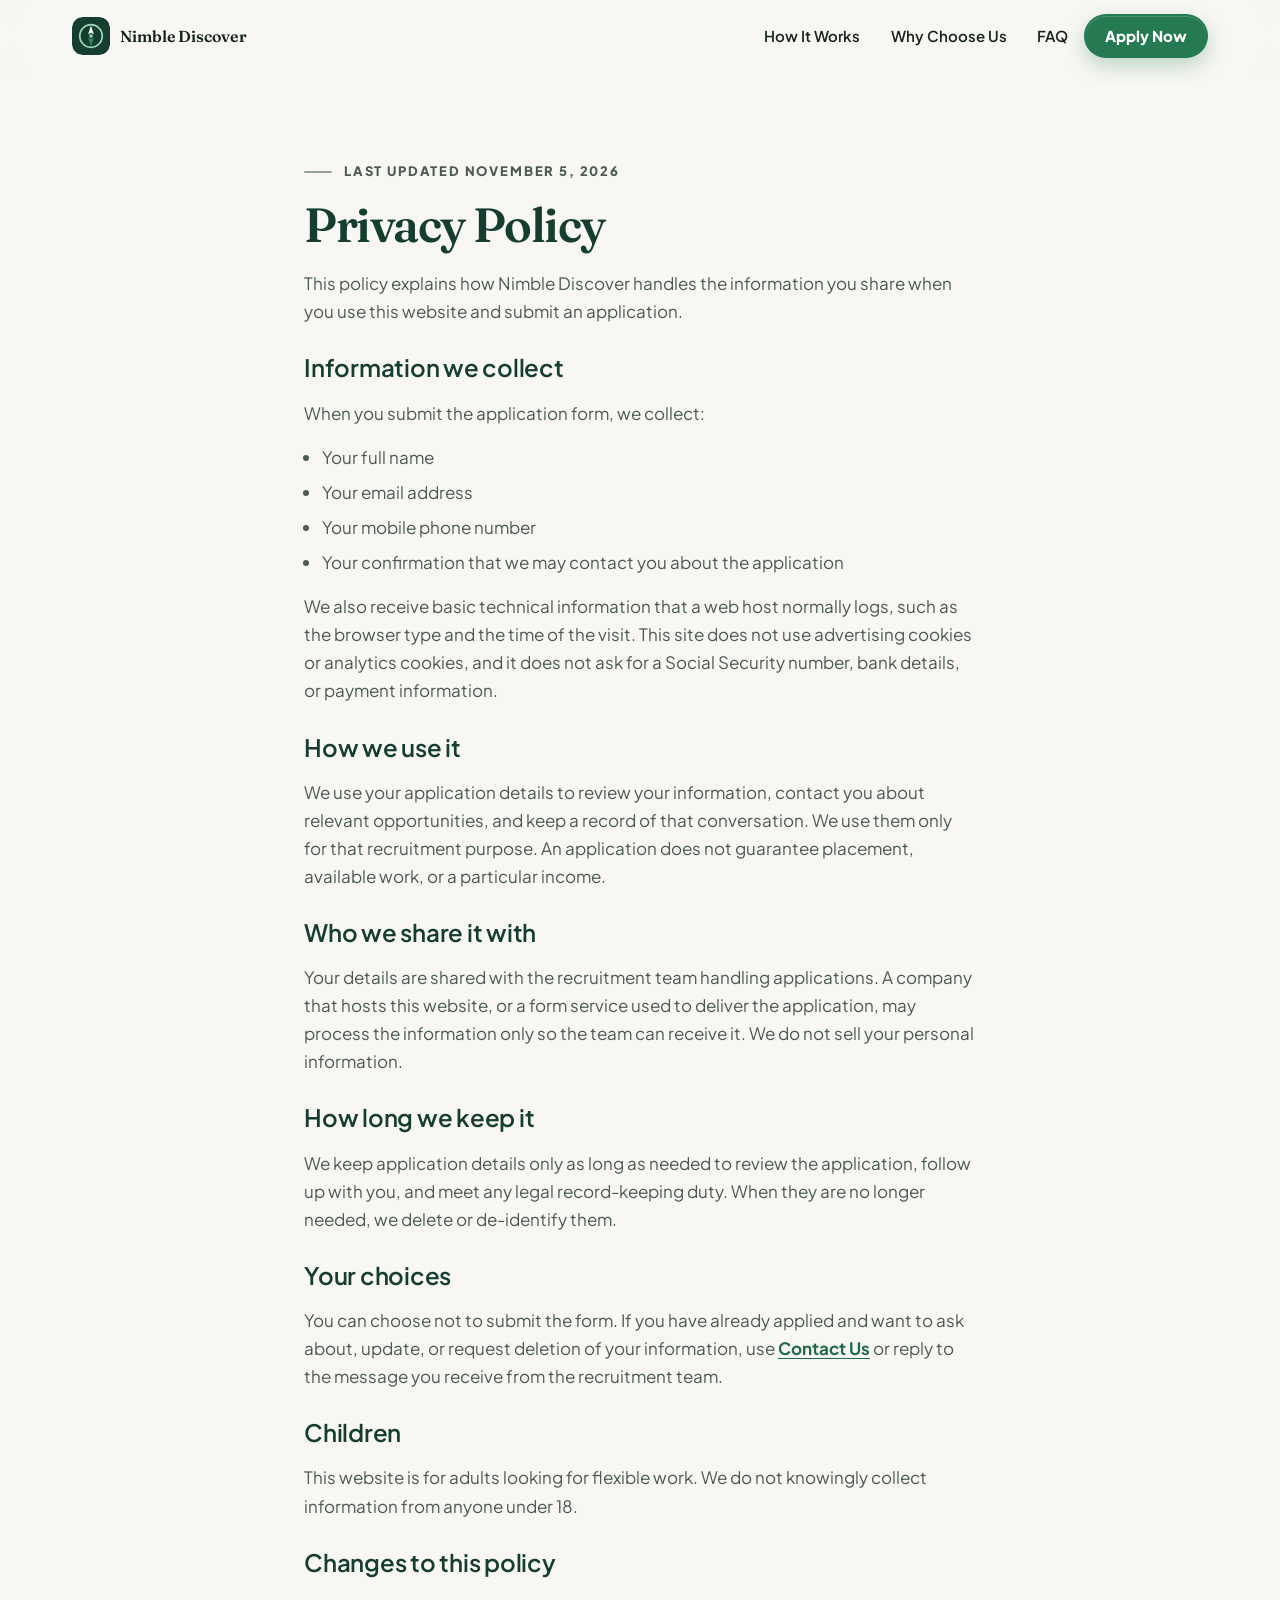
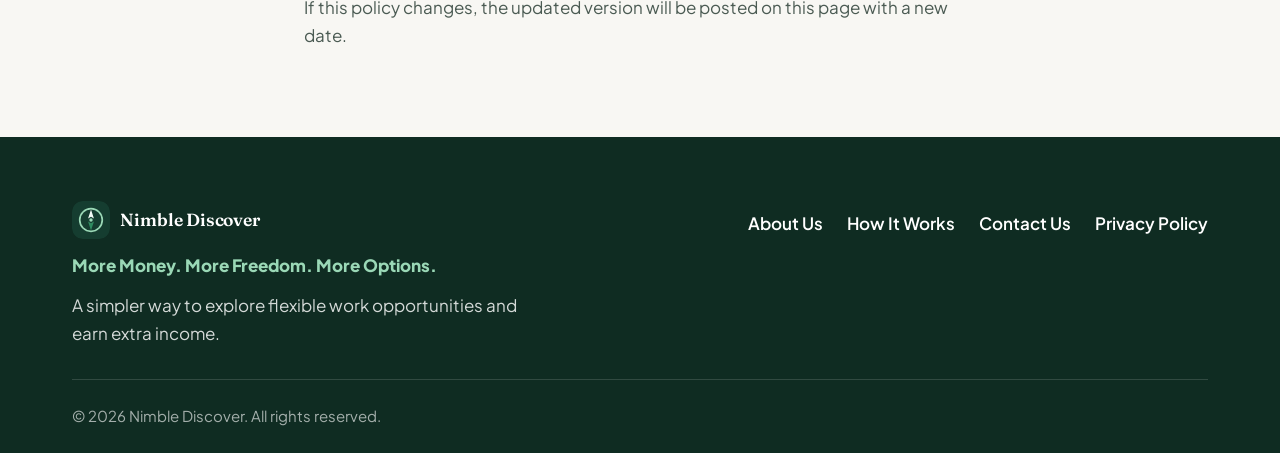
==== commit ac4df185: "Replace ScoutMerge with Nimble Discover so the offer site matches the live brand. Co-authored-by: Cu" ====
--- a/privacy-policy/index.html
+++ b/privacy-policy/index.html
@@ -3,9 +3,10 @@
 <head>
   <meta charset="utf-8">
   <meta name="viewport" content="width=device-width, initial-scale=1">
-  <title>Privacy Policy | ScoutMerge</title>
-  <meta name="description" content="How ScoutMerge collects, uses, and shares the information you provide when you apply.">
+  <title>Privacy Policy | Nimble Discover</title>
+  <meta name="description" content="How Nimble Discover collects, uses, and shares the information you provide when you apply.">
   <meta name="theme-color" content="#153D30">
+  <link rel="canonical" href="https://nimblediscover.com/privacy-policy/">
   <link rel="icon" href="../assets/images/logo-mark.svg" type="image/svg+xml">
   <link rel="preconnect" href="https://fonts.googleapis.com">
   <link rel="preconnect" href="https://fonts.gstatic.com" crossorigin>
@@ -24,9 +25,9 @@
 
   <header class="site-header" id="top">
     <div class="container header__inner">
-      <a class="brand" href="../" aria-label="ScoutMerge, back to the home page">
+      <a class="brand" href="../" aria-label="Nimble Discover, back to the home page">
         <img class="brand__mark" src="../assets/images/logo-mark.svg" width="38" height="38" alt="">
-        <span class="brand__name">ScoutMerge</span>
+        <span class="brand__name">Nimble Discover</span>
       </a>
 
       <nav class="nav" id="site-nav" aria-label="Primary">
@@ -49,7 +50,7 @@
   <main class="container doc" id="main">
     <p class="eyebrow">Last updated November 5, 2026</p>
     <h1>Privacy Policy</h1>
-    <p>This policy explains how ScoutMerge handles the information you share when you use this website and submit an application.</p>
+    <p>This policy explains how Nimble Discover handles the information you share when you use this website and submit an application.</p>
 
     <h2>Information we collect</h2>
     <p>When you submit the application form, we collect:</p>
@@ -84,9 +85,9 @@
     <div class="container">
       <div class="footer__top">
         <div class="footer__brand">
-          <a class="brand brand--footer" href="../" aria-label="ScoutMerge, back to the home page">
+          <a class="brand brand--footer" href="../" aria-label="Nimble Discover, back to the home page">
             <img class="brand__mark" src="../assets/images/logo-mark.svg" width="38" height="38" alt="">
-            <span class="brand__name">ScoutMerge</span>
+            <span class="brand__name">Nimble Discover</span>
           </a>
           <p class="footer__tagline">More Money. More Freedom. More Options.</p>
           <p class="footer__desc">A simpler way to explore flexible work opportunities and earn extra income.</p>
@@ -102,7 +103,7 @@
         </nav>
       </div>
 
-      <p class="footer__copy">&copy; 2026 ScoutMerge. All rights reserved.</p>
+      <p class="footer__copy">&copy; 2026 Nimble Discover. All rights reserved.</p>
     </div>
   </footer>
 
--- a/m-style.css
+++ b/m-style.css
@@ -322,7 +322,7 @@
   margin-right: auto;
 }
 .brand__mark { border-radius: 11px; flex: none; }
-.brand__name { font-size: 0.95rem; line-height: 1.15; white-space: nowrap; overflow: hidden; text-overflow: ellipsis; }
+.brand__name { font-size: 0.95rem; line-height: 1.15; white-space: nowrap; }
 
 .nav__list { display: flex; align-items: center; gap: clamp(1rem, 2.4vw, 2rem); }
 .nav__list a {
@@ -1438,7 +1438,7 @@
 @media (max-width: 640px) {
   :root { --fs-base: 1rem; --section-pad: 3.75rem; }
 
-  .brand__name { font-size: 0.82rem; max-width: 8.5rem; white-space: normal; }
+  .brand__name { font-size: 0.82rem; max-width: 9.6rem; white-space: normal; }
   .header__inner { gap: var(--sp-3); }
   .btn--sm { padding-inline: 1rem; }
   .header__apply { white-space: nowrap; }
@@ -1480,7 +1480,7 @@
 
 /* Very small phones */
 @media (max-width: 380px) {
-  .brand__name { max-width: 7.5rem; font-size: 0.78rem; }
+  .brand__name { max-width: 8.4rem; font-size: 0.78rem; }
   .brand__mark { width: 34px; height: 34px; }
   .header__apply { padding-inline: 0.8rem; }
 }
